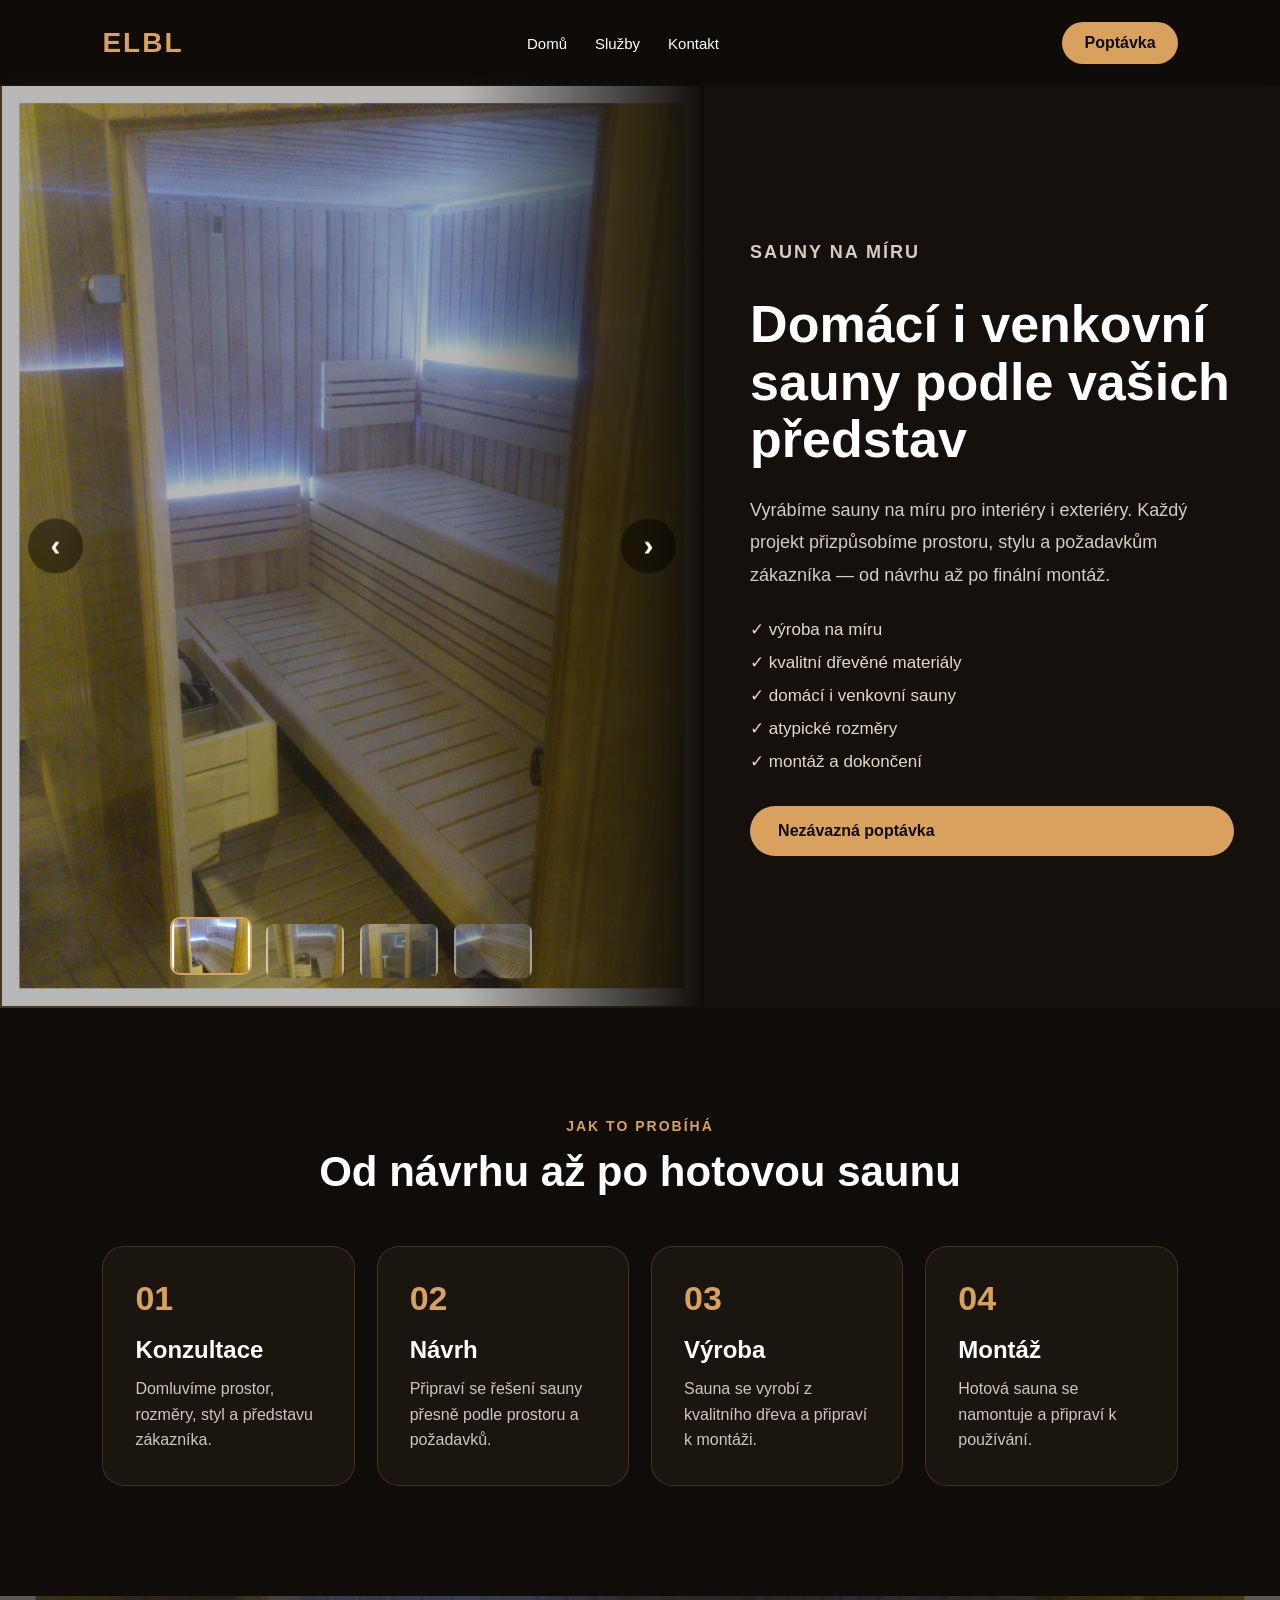
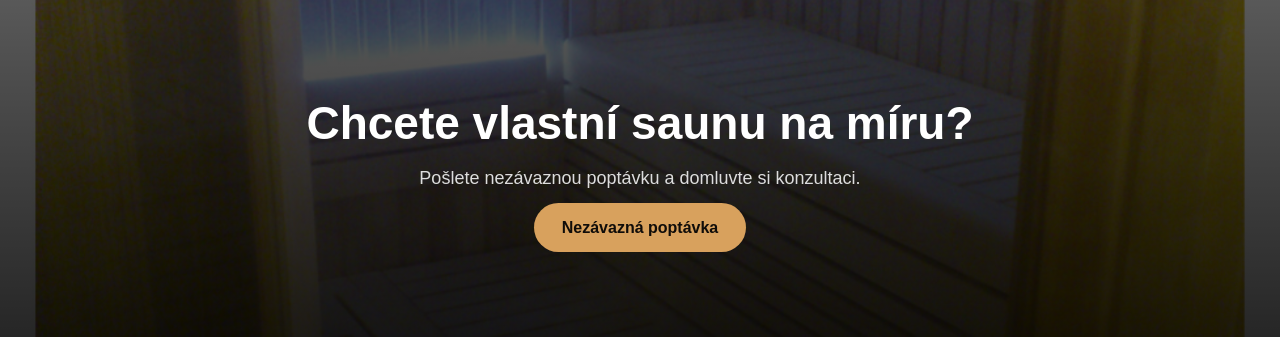
==== drevene-konstrukce.html @ f4806bb2 "js" ====
<!DOCTYPE html>
<html lang="cs">
<head>
  <meta charset="UTF-8">
  <meta name="viewport" content="width=device-width, initial-scale=1.0">
  <title>Sauny na míru | ELBL</title>
  <link rel="stylesheet" href="style.css">
</head>
<body>

<header class="navbar">
  <div class="logo">ELBL</div>
  <nav>
    <a href="index.html">Domů</a>
    <a href="index.html#sluzby">Služby</a>
    <a href="index.html#kontakt">Kontakt</a>
  </nav>
  <a href="index.html#kontakt" class="nav-btn">Poptávka</a>
</header>

<section class="service-page">

  <div class="service-gallery">
    <button class="gallery-arrow left" onclick="prevImage()">‹</button>

    <img id="mainImage" src="images/sauna1.jpg" alt="Sauna na míru" onclick="openLightbox()">

    <button class="gallery-arrow right" onclick="nextImage()">›</button>

    <div class="thumbnails">
      <img src="images/sauna1.jpg" onclick="changeImage(0)" class="active">
      <img src="images/sauna2.jpg" onclick="changeImage(1)">
      <img src="images/sauna3.jpg" onclick="changeImage(2)">
      <img src="images/sauna4.jpg" onclick="changeImage(3)">
    </div>
  </div>

  <div class="service-info">
    <p class="label">Sauny na míru</p>
    <h1>Domácí i venkovní sauny podle vašich představ</h1>

    <p>
      Vyrábíme sauny na míru pro interiéry i exteriéry. Každý projekt přizpůsobíme
      prostoru, stylu a požadavkům zákazníka — od návrhu až po finální montáž.
    </p>

    <div class="benefits">
      <div>✓ výroba na míru</div>
      <div>✓ kvalitní dřevěné materiály</div>
      <div>✓ domácí i venkovní sauny</div>
      <div>✓ atypické rozměry</div>
      <div>✓ montáž a dokončení</div>
    </div>

    <a href="index.html#kontakt" class="btn primary">Nezávazná poptávka</a>
  </div>

</section>

<section class="process-section">
  <p class="label center">Jak to probíhá</p>
  <h2>Od návrhu až po hotovou saunu</h2>

  <div class="process-cards">
    <div class="process-card">
      <span>01</span>
      <h3>Konzultace</h3>
      <p>Domluvíme prostor, rozměry, styl a představu zákazníka.</p>
    </div>

    <div class="process-card">
      <span>02</span>
      <h3>Návrh</h3>
      <p>Připraví se řešení sauny přesně podle prostoru a požadavků.</p>
    </div>

    <div class="process-card">
      <span>03</span>
      <h3>Výroba</h3>
      <p>Sauna se vyrobí z kvalitního dřeva a připraví k montáži.</p>
    </div>

    <div class="process-card">
      <span>04</span>
      <h3>Montáž</h3>
      <p>Hotová sauna se namontuje a připraví k používání.</p>
    </div>
  </div>
</section>

<section class="final-cta">
  <h2>Chcete vlastní saunu na míru?</h2>
  <p>Pošlete nezávaznou poptávku a domluvte si konzultaci.</p>
  <a href="index.html#kontakt" class="btn primary">Nezávazná poptávka</a>
</section>

<div class="lightbox" id="lightbox">
  <button class="lightbox-close" onclick="closeLightbox()">×</button>
  <button class="lightbox-arrow left" onclick="prevImage()">‹</button>
  <img id="lightboxImage" src="images/sauna1.jpg" alt="Sauna na míru">
  <button class="lightbox-arrow right" onclick="nextImage()">›</button>
</div>




<script>
  window.serviceImages = [
    "images/kuchyne1.jpg",
    "images/kuchyne2.jpg",
    "images/kuchyne3.jpg",
    "images/kuchyne4.jpg"
  ];
</script>

<script src="script.js"></script>
</body>
</html>
---- style.css ----
* {
  margin: 0;
  padding: 0;
  box-sizing: border-box;
}

html {
  scroll-behavior: smooth;
}

body {
  font-family: Arial, sans-serif;
  background: #0f0c09;
  color: #fff;
}

.navbar {
  position: fixed;
  top: 0;
  width: 100%;
  padding: 22px 8%;
  display: flex;
  justify-content: space-between;
  align-items: center;
  z-index: 10;
  background: rgba(15, 12, 9, 0.7);
  backdrop-filter: blur(12px);
}

.logo {
  font-size: 28px;
  font-weight: 800;
  color: #d8a15d;
  letter-spacing: 2px;
}

nav {
  display: flex;
  gap: 28px;
}

nav a {
  color: #fff;
  text-decoration: none;
  font-size: 15px;
}

nav a:hover {
  color: #d8a15d;
}

.nav-btn {
  padding: 12px 22px;
  background: #d8a15d;
  color: #0f0c09;
  text-decoration: none;
  border-radius: 30px;
  font-weight: bold;
}

.hero {
  min-height: 100vh;
  background:
    linear-gradient(rgba(0,0,0,0.45), rgba(0,0,0,0.75)),
    url("images/hero.jpg");
  background-size: cover;
  background-position: center;
  display: flex;
  align-items: center;
  padding: 0 8%;
}

.hero-content {
  max-width: 760px;
  animation: fadeUp 1s ease forwards;
}
.hero{
    position:relative;
    overflow:hidden;
}

.hero-slider{
    position:absolute;
    inset:0;
    z-index:-2;
}

.slide{

    position:absolute;
    inset:0;

    opacity:0;

    background-size:cover;
    background-position:center;

    transition:opacity 1.5s ease;

}

.slide.active{

    opacity:1;

}

.label {
  color: #d8a15d;
  text-transform: uppercase;
  letter-spacing: 2px;
  font-size: 14px;
  margin-bottom: 14px;
  font-weight: bold;
}

.center {
  text-align: center;
}

.hero h1 {
  font-size: 68px;
  line-height: 1.05;
  margin-bottom: 24px;
}

.hero-text {
  font-size: 20px;
  color: #e4ded6;
  max-width: 620px;
  margin-bottom: 34px;
}

.hero-buttons {
  display: flex;
  gap: 18px;
  flex-wrap: wrap;
}

.btn {
  padding: 16px 28px;
  border-radius: 40px;
  text-decoration: none;
  font-weight: bold;
}

.primary {
  background: #d8a15d;
  color: #0f0c09;
}

.secondary {
  border: 1px solid #d8a15d;
  color: #fff;
}

.section {
  padding: 110px 8%;
}

.section h2,
.gallery-section h2,
.about h2,
.contact h2 {
  text-align: center;
  font-size: 42px;
  margin-bottom: 45px;
}

.cards {
  display: grid;
  grid-template-columns: repeat(3, 1fr);
  gap: 26px;
}

.card {
  background: #1b1510;
  padding: 34px;
  border-radius: 22px;
  border: 1px solid rgba(216, 161, 93, 0.2);
  transition: 0.3s;
}

.card:hover {
  transform: translateY(-10px);
  border-color: #d8a15d;
}

.card h3 {
  color: #d8a15d;
  margin-bottom: 14px;
  font-size: 24px;
}

.card p {
  color: #cfc6bc;
  line-height: 1.6;
}

.gallery-section {
  padding: 110px 8%;
  background: #15100c;
}

.section-text {
  max-width: 700px;
  margin: auto;
  text-align: center;
}

.section-text p {
  color: #cfc6bc;
  line-height: 1.6;
  margin-bottom: 40px;
}

.gallery {
  display: grid;
  grid-template-columns: repeat(4, 1fr);
  gap: 20px;
}

.gallery-item {
  height: 260px;
  border-radius: 22px;
  background:
    linear-gradient(rgba(0,0,0,0.25), rgba(0,0,0,0.65)),
    url("https://images.unsplash.com/photo-1618220179428-22790b461013?auto=format&fit=crop&w=800&q=80");
  background-size: cover;
  background-position: center;
  display: flex;
  align-items: end;
  padding: 24px;
  font-size: 24px;
  font-weight: bold;
  transition: 0.3s;
}

.gallery-item:hover {
  transform: scale(1.04);
}

.about {
  padding: 110px 8%;
  display: grid;
  grid-template-columns: 1fr 1fr;
  gap: 60px;
  align-items: center;
}

.about h2 {
  text-align: left;
}

.about p {
  color: #d5ccc2;
  line-height: 1.8;
  font-size: 18px;
}

.contact {
  padding: 110px 8%;
  background: #1b1510;
  text-align: center;
}

.contact p {
  color: #cfc6bc;
  margin-bottom: 30px;
}

form {
  max-width: 650px;
  margin: auto;
  display: grid;
  gap: 18px;
}

input,
textarea {
  width: 100%;
  padding: 18px;
  border-radius: 14px;
  border: none;
  outline: none;
  font-size: 16px;
}

textarea {
  min-height: 160px;
  resize: vertical;
}

button {
  padding: 18px;
  border: none;
  border-radius: 40px;
  background: #d8a15d;
  color: #0f0c09;
  font-size: 17px;
  font-weight: bold;
  cursor: pointer;
}

button:hover {
  background: #f0bb76;
}

footer {
  padding: 28px;
  text-align: center;
  color: #aaa;
  background: #0b0907;
}

@keyframes fadeUp {
  from {
    opacity: 0;
    transform: translateY(35px);
  }

  to {
    opacity: 1;
    transform: translateY(0);
  }
}

@media (max-width: 900px) {
  nav {
    display: none;
  }

  .hero h1 {
    font-size: 42px;
  }

  .cards,
  .gallery,
  .about {
    grid-template-columns: 1fr;
  }

  .gallery-item {
    height: 220px;
  }
}
.card {
  display: block;
  text-decoration: none;
  color: inherit;
}
.service-detail {
  min-height: 100vh;
  display: grid;
  grid-template-columns: 1fr 1fr;
  background: #0f0c09;
  overflow: hidden;
}

.service-image,
.service-content {
  position: relative;
  transition: 0.5s ease;
}

.service-image img {
  width: 100%;
  height: 100%;
  object-fit: cover;
  filter: brightness(0.65);
  transition: 0.5s ease;
}

.service-content {
  padding: 120px 8%;
  display: flex;
  flex-direction: column;
  justify-content: center;
  background: #15100c;
}

.service-content h1 {
  font-size: 52px;
  margin-bottom: 24px;
}

.service-content p {
  color: #d5ccc2;
  line-height: 1.8;
  margin-bottom: 24px;
}

.service-content ul {
  margin-bottom: 34px;
  color: #d5ccc2;
  line-height: 2;
}

/* efekt při najetí na obrázek */
.service-image:hover {
  transform: scale(1.04);
  z-index: 2;
}

.service-image:hover img {
  filter: brightness(0.95);
}

/* efekt při najetí na text */
.service-content:hover {
  transform: scale(1.03);
  z-index: 2;
  background: #1b1510;
}

@media (max-width: 900px) {
  .service-detail {
    grid-template-columns: 1fr;
  }

  .service-image {
    height: 45vh;
  }

  .service-content h1 {
    font-size: 36px;
  }
}
.service-page {
  min-height: 100vh;
  padding-top: 84px;
  display: grid;
  grid-template-columns: 1.1fr 0.9fr;
  background: #0f0c09;
  overflow: hidden;
}

.service-gallery {
  position: relative;
  min-height: calc(100vh - 84px);
  overflow: hidden;
  transition: 0.5s ease;
}

.service-gallery:hover {
  transform: scale(1.025);
  z-index: 2;
}

.service-gallery::after {
  content: "";
  position: absolute;
  inset: 0;
  background: linear-gradient(to right, transparent 65%, #0f0c09 100%);
  pointer-events: none;
}

.service-gallery img#mainImage {
  width: 100%;
  height: 100%;
  object-fit: cover;
  filter: brightness(0.72);
  transition: 0.45s ease;
}

.service-gallery:hover img#mainImage {
  filter: brightness(0.95);
  transform: scale(1.04);
}

.service-info {
  padding: 90px 8%;
  display: flex;
  flex-direction: column;
  justify-content: center;
  background: #15100c;
  transition: 0.5s ease;
}

.service-info:hover {
  transform: scale(1.025);
  background: #1b1510;
  z-index: 2;
}

.service-info h1 {
  font-size: 52px;
  line-height: 1.1;
  margin-bottom: 26px;
}

.service-info p {
  color: #d5ccc2;
  line-height: 1.8;
  font-size: 18px;
  margin-bottom: 28px;
}

.benefits {
  display: grid;
  gap: 12px;
  margin-bottom: 34px;
  color: #e6d8c8;
  font-size: 17px;
}

.gallery-arrow {
  position: absolute;
  top: 50%;
  transform: translateY(-50%);
  z-index: 5;
  width: 52px;
  height: 52px;
  border-radius: 50%;
  border: 1px solid rgba(255,255,255,0.35);
  background: rgba(0,0,0,0.35);
  color: white;
  font-size: 42px;
  cursor: pointer;
  backdrop-filter: blur(8px);
}

.gallery-arrow.left {
  left: 28px;
}

.gallery-arrow.right {
  right: 28px;
}

.gallery-arrow:hover {
  background: #d8a15d;
  color: #0f0c09;
}

.thumbnails {
  position: absolute;
  bottom: 28px;
  left: 50%;
  transform: translateX(-50%);
  display: flex;
  gap: 12px;
  z-index: 6;
}

.thumbnails img {
  width: 82px;
  height: 58px;
  object-fit: cover;
  border-radius: 10px;
  cursor: pointer;
  opacity: 0.55;
  border: 2px solid transparent;
  transition: 0.3s ease;
}

.thumbnails img:hover,
.thumbnails img.active {
  opacity: 1;
  border-color: #d8a15d;
  transform: translateY(-5px);
}

.fade {
  animation: imageFade 0.45s ease;
}

@keyframes imageFade {
  from {
    opacity: 0.35;
    transform: scale(1.04);
  }

  to {
    opacity: 1;
    transform: scale(1);
  }
}

@media (max-width: 900px) {
  .service-page {
    grid-template-columns: 1fr;
  }

  .service-gallery {
    min-height: 55vh;
  }

  .service-info {
    padding: 60px 8%;
  }

  .service-info h1 {
    font-size: 36px;
  }

  .service-gallery::after {
    background: linear-gradient(to bottom, transparent 65%, #0f0c09 100%);
  }
}
.gallery-arrow{
    position:absolute;
    top:50%;
    transform:translateY(-50%);
    width:55px;
    height:55px;

    display:flex;
    justify-content:center;
    align-items:center;

    border-radius:50%;
    border:none;

    font-size:30px;
    line-height:1;

    cursor:pointer;

    background:rgba(0,0,0,.45);
    color:white;

    transition:.3s;
}
.process-section {
  padding: 110px 8%;
  background: #0f0c09;
}

.process-section h2 {
  text-align: center;
  font-size: 42px;
  margin-bottom: 50px;
}

.process-cards {
  display: grid;
  grid-template-columns: repeat(4, 1fr);
  gap: 22px;
}

.process-card {
  background: #1b1510;
  padding: 32px;
  border-radius: 22px;
  border: 1px solid rgba(216, 161, 93, 0.2);
}

.process-card span {
  color: #d8a15d;
  font-size: 34px;
  font-weight: 800;
}

.process-card h3 {
  margin: 18px 0 12px;
  font-size: 24px;
}

.process-card p {
  color: #cfc6bc;
  line-height: 1.6;
}

.final-cta {
  padding: 100px 8%;
  text-align: center;
  background: linear-gradient(rgba(0,0,0,.65), rgba(0,0,0,.85)),
  url("images/sauna1.jpg");
  background-size: cover;
  background-position: center;
}

.final-cta h2 {
  font-size: 46px;
  margin-bottom: 18px;
}

.final-cta p {
  color: #ddd;
  margin-bottom: 30px;
  font-size: 18px;
}

#mainImage {
  cursor: pointer;
}

.lightbox {
  position: fixed;
  inset: 0;
  background: rgba(0,0,0,.92);
  z-index: 100;
  display: none;
  justify-content: center;
  align-items: center;
}

.lightbox.active {
  display: flex;
}

.lightbox img {
  max-width: 86%;
  max-height: 86%;
  object-fit: contain;
  border-radius: 18px;
}

.lightbox-close {
  position: absolute;
  top: 28px;
  right: 34px;
  background: none;
  color: white;
  font-size: 48px;
  border: none;
  cursor: pointer;
}

.lightbox-arrow {
  position: absolute;
  top: 50%;
  transform: translateY(-50%);
  width: 58px;
  height: 58px;
  border-radius: 50%;
  border: none;
  background: rgba(255,255,255,.12);
  color: white;
  font-size: 34px;
  cursor: pointer;

  display: flex;
  justify-content: center;
  align-items: center;
}

.lightbox-arrow.left {
  left: 34px;
}

.lightbox-arrow.right {
  right: 34px;
}

.lightbox-arrow:hover {
  background: #d8a15d;
  color: #0f0c09;
}

@media (max-width: 900px) {
  .process-cards {
    grid-template-columns: 1fr;
  }

  .final-cta h2 {
    font-size: 34px;
  }
}
.service-gallery {
  position: relative;
  min-height: calc(100vh - 84px);
  overflow: hidden;
  transition: 0.5s ease;
  display: block;
  padding: 0;
}

.service-gallery img#mainImage {
  width: 100%;
  height: 100%;
  object-fit: cover;
  filter: brightness(0.72);
  transition: 0.45s ease;
  border: none;
  border-radius: 0;
}

.thumbnails {
  position: absolute;
  bottom: 28px;
  left: 50%;
  transform: translateX(-50%);
  display: flex;
  gap: 12px;
  z-index: 6;
}

.thumbnails img {
  width: 82px;
  height: 58px;
  object-fit: cover;
  border-radius: 10px;
  cursor: pointer;
  opacity: 0.55;
  border: 2px solid transparent;
}

.thumbnails img.active {
  opacity: 1;
  border-color: #d8a15d;
}
.service-gallery img#mainImage {
  border: 2px solid rgba(216, 161, 93, 0.4);
}
.services-premium {
  padding: 110px 8%;
  background: #0f0c09;
}

.services-premium h2 {
  text-align: center;
  font-size: 42px;
  margin-bottom: 50px;
}

.service-grid {
  display: grid;
  grid-template-columns: repeat(3, 1fr);
  grid-auto-rows: 310px;
  gap: 24px;
}

.service-card {
  position: relative;
  overflow: hidden;
  border-radius: 26px;
  text-decoration: none;
  color: white;
  background: #1b1510;
  border: 1px solid rgba(216, 161, 93, 0.2);
}

.service-card.big {
  grid-row: span 2;
}

.service-card.wide {
  grid-column: span 2;
}

.service-card img {
  width: 100%;
  height: 100%;
  object-fit: cover;
  filter: brightness(0.55);
  transition: 0.6s ease;
}

.service-card::after {
  content: "";
  position: absolute;
  inset: 0;
  background: linear-gradient(to top, rgba(0,0,0,.9), rgba(0,0,0,.15));
  z-index: 1;
}

.service-card-content {
  position: absolute;
  left: 28px;
  right: 28px;
  bottom: 26px;
  z-index: 2;
  transition: 0.45s ease;
}

.service-card-content span {
  color: #d8a15d;
  font-weight: 800;
  letter-spacing: 2px;
}

.service-card-content h3 {
  font-size: 28px;
  margin: 10px 0;
}

.service-card-content p {
  color: #ddd0c4;
  line-height: 1.5;
  margin-bottom: 14px;
}

.service-card-content strong {
  color: #d8a15d;
  opacity: 0;
  transition: 0.35s ease;
}

.service-card:hover img {
  transform: scale(1.09);
  filter: brightness(0.8);
}

.service-card:hover .service-card-content {
  transform: translateY(-12px);
}

.service-card:hover strong {
  opacity: 1;
}

@media (max-width: 900px) {
  .service-grid {
    grid-template-columns: 1fr;
    grid-auto-rows: 280px;
  }

  .service-card.big,
  .service-card.wide {
    grid-row: span 1;
    grid-column: span 1;
  }
}
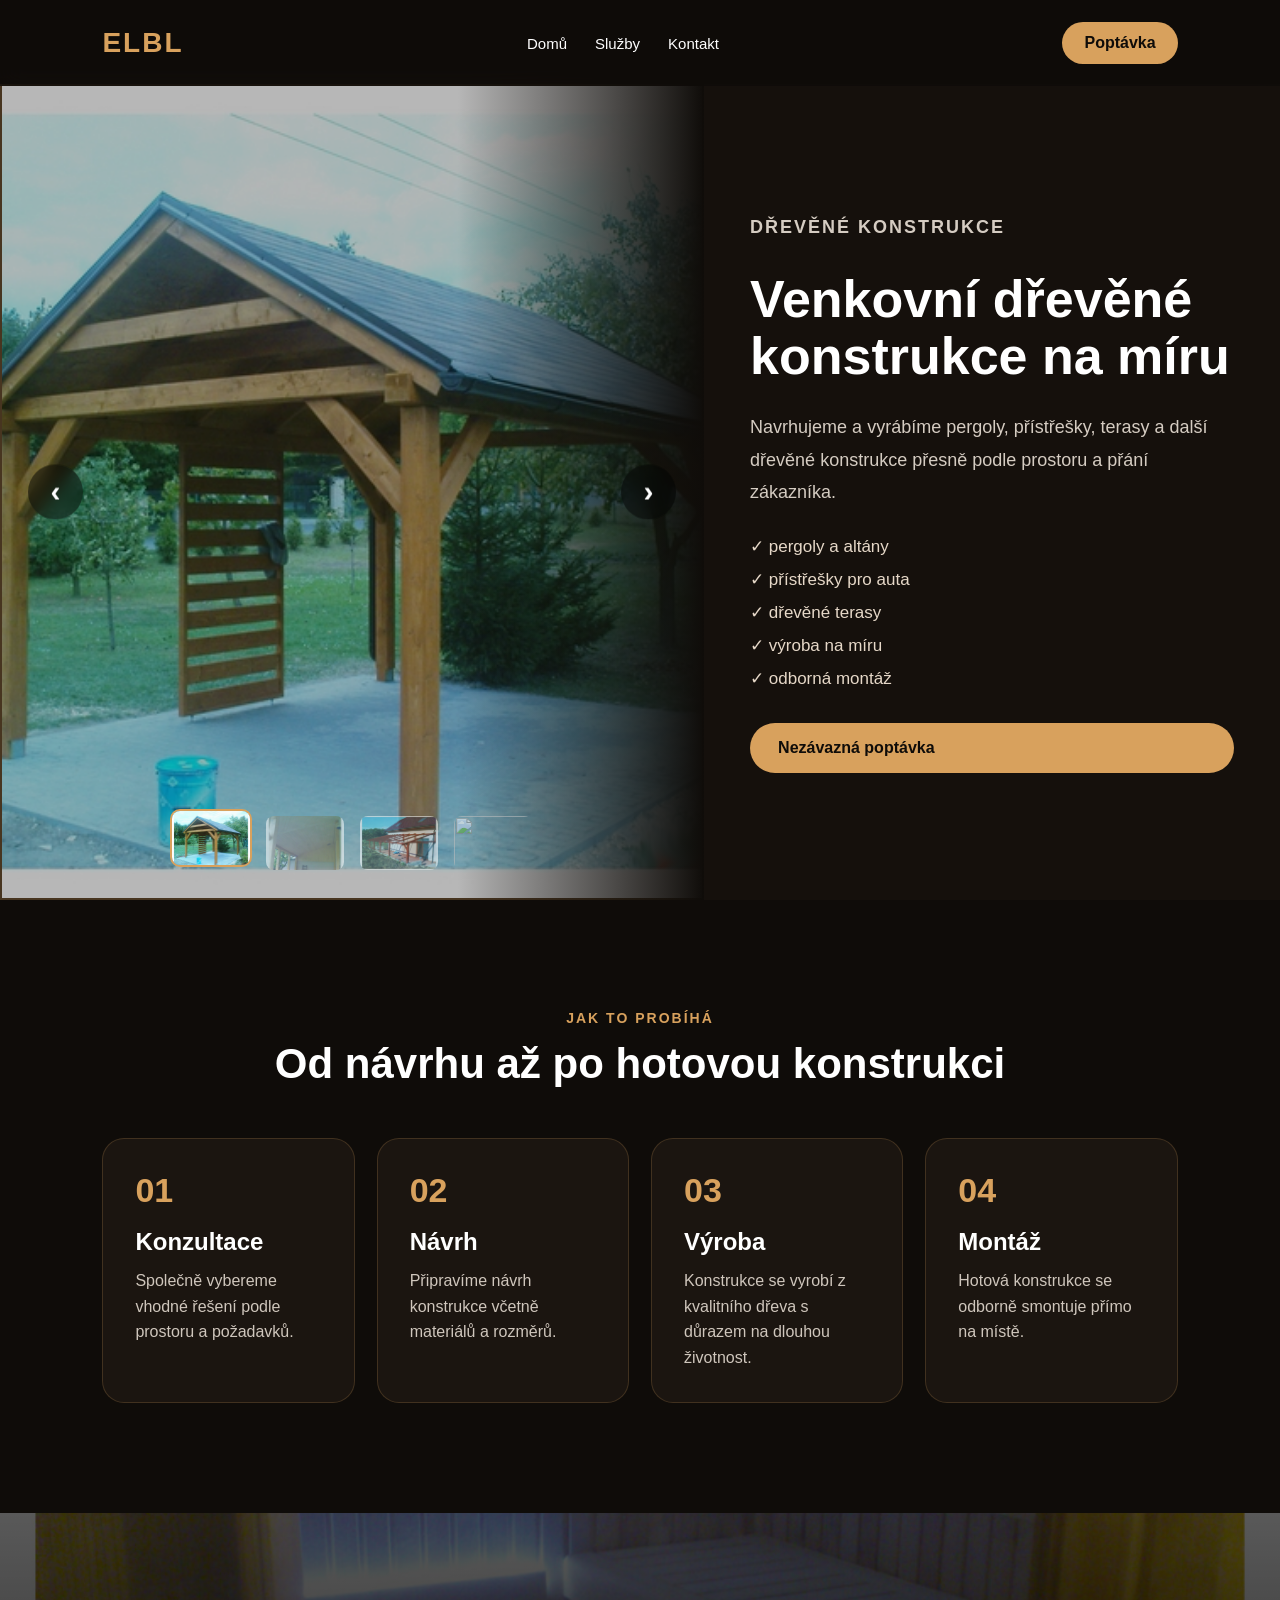
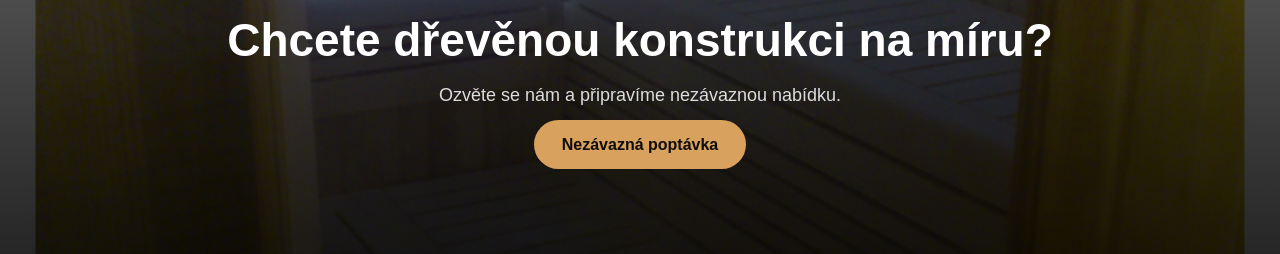
==== commit 33ebda35: "hotové stranky" ====
--- a/drevene-konstrukce.html
+++ b/drevene-konstrukce.html
@@ -3,7 +3,7 @@
 <head>
   <meta charset="UTF-8">
   <meta name="viewport" content="width=device-width, initial-scale=1.0">
-  <title>Sauny na míru | ELBL</title>
+  <title>Dřevěné konstrukce | ELBL</title>
   <link rel="stylesheet" href="style.css">
 </head>
 <body>
@@ -23,33 +23,33 @@
   <div class="service-gallery">
     <button class="gallery-arrow left" onclick="prevImage()">‹</button>
 
-    <img id="mainImage" src="images/sauna1.jpg" alt="Sauna na míru" onclick="openLightbox()">
+    <img id="mainImage" src="images/drevena-konstrukce1.jpg" alt="Dřevěné konstrukce" onclick="openLightbox()">
 
     <button class="gallery-arrow right" onclick="nextImage()">›</button>
 
     <div class="thumbnails">
-      <img src="images/sauna1.jpg" onclick="changeImage(0)" class="active">
-      <img src="images/sauna2.jpg" onclick="changeImage(1)">
-      <img src="images/sauna3.jpg" onclick="changeImage(2)">
-      <img src="images/sauna4.jpg" onclick="changeImage(3)">
+      <img src="images/drevena-konstrukce1.jpg" onclick="changeImage(0)" class="active">
+      <img src="images/drevena-konstrukce2.jpg" onclick="changeImage(1)">
+      <img src="images/drevena-konstrukce3.jpg" onclick="changeImage(2)">
+      <img src="images/drevena-konstrukce4.jpg" onclick="changeImage(3)">
     </div>
   </div>
 
   <div class="service-info">
-    <p class="label">Sauny na míru</p>
-    <h1>Domácí i venkovní sauny podle vašich představ</h1>
+    <p class="label">Dřevěné konstrukce</p>
+    <h1>Venkovní dřevěné konstrukce na míru</h1>
 
     <p>
-      Vyrábíme sauny na míru pro interiéry i exteriéry. Každý projekt přizpůsobíme
-      prostoru, stylu a požadavkům zákazníka — od návrhu až po finální montáž.
+      Navrhujeme a vyrábíme pergoly, přístřešky, terasy a další dřevěné
+      konstrukce přesně podle prostoru a přání zákazníka.
     </p>
 
     <div class="benefits">
+      <div>✓ pergoly a altány</div>
+      <div>✓ přístřešky pro auta</div>
+      <div>✓ dřevěné terasy</div>
       <div>✓ výroba na míru</div>
-      <div>✓ kvalitní dřevěné materiály</div>
-      <div>✓ domácí i venkovní sauny</div>
-      <div>✓ atypické rozměry</div>
-      <div>✓ montáž a dokončení</div>
+      <div>✓ odborná montáž</div>
     </div>
 
     <a href="index.html#kontakt" class="btn primary">Nezávazná poptávka</a>
@@ -59,60 +59,61 @@
 
 <section class="process-section">
   <p class="label center">Jak to probíhá</p>
-  <h2>Od návrhu až po hotovou saunu</h2>
+  <h2>Od návrhu až po hotovou konstrukci</h2>
 
   <div class="process-cards">
+
     <div class="process-card">
       <span>01</span>
       <h3>Konzultace</h3>
-      <p>Domluvíme prostor, rozměry, styl a představu zákazníka.</p>
+      <p>Společně vybereme vhodné řešení podle prostoru a požadavků.</p>
     </div>
 
     <div class="process-card">
       <span>02</span>
       <h3>Návrh</h3>
-      <p>Připraví se řešení sauny přesně podle prostoru a požadavků.</p>
+      <p>Připravíme návrh konstrukce včetně materiálů a rozměrů.</p>
     </div>
 
     <div class="process-card">
       <span>03</span>
       <h3>Výroba</h3>
-      <p>Sauna se vyrobí z kvalitního dřeva a připraví k montáži.</p>
+      <p>Konstrukce se vyrobí z kvalitního dřeva s důrazem na dlouhou životnost.</p>
     </div>
 
     <div class="process-card">
       <span>04</span>
       <h3>Montáž</h3>
-      <p>Hotová sauna se namontuje a připraví k používání.</p>
+      <p>Hotová konstrukce se odborně smontuje přímo na místě.</p>
     </div>
+
   </div>
 </section>
 
 <section class="final-cta">
-  <h2>Chcete vlastní saunu na míru?</h2>
-  <p>Pošlete nezávaznou poptávku a domluvte si konzultaci.</p>
+  <h2>Chcete dřevěnou konstrukci na míru?</h2>
+  <p>Ozvěte se nám a připravíme nezávaznou nabídku.</p>
   <a href="index.html#kontakt" class="btn primary">Nezávazná poptávka</a>
 </section>
 
 <div class="lightbox" id="lightbox">
   <button class="lightbox-close" onclick="closeLightbox()">×</button>
   <button class="lightbox-arrow left" onclick="prevImage()">‹</button>
-  <img id="lightboxImage" src="images/sauna1.jpg" alt="Sauna na míru">
+  <img id="lightboxImage" src="images/konstrukce1.jpg" alt="Dřevěné konstrukce">
   <button class="lightbox-arrow right" onclick="nextImage()">›</button>
 </div>
 
-
-
-
 <script>
-  window.serviceImages = [
-    "images/kuchyne1.jpg",
-    "images/kuchyne2.jpg",
-    "images/kuchyne3.jpg",
-    "images/kuchyne4.jpg"
-  ];
+window.serviceImages = [
+    "images/drevena-konstrukce1.jpg",
+    "images/drevena-konstrukce2.jpg",
+    "images/drevena-konstrukce3.jpg",
+    "images/drevena-konstrukce4.jpg"
+];
 </script>
 
 <script src="script.js"></script>
+<script src="gallery.js"></script>
+
 </body>
 </html>
--- a/style.css
+++ b/style.css
@@ -912,4 +912,160 @@
     grid-row: span 1;
     grid-column: span 1;
   }
+}
+.site-cta {
+  padding: 120px 8%;
+  text-align: center;
+  background:
+    linear-gradient(rgba(0,0,0,.65), rgba(0,0,0,.9)),
+    url("images/hero.jpg");
+  background-size: cover;
+  background-position: center;
+}
+
+.site-cta h2 {
+  font-size: clamp(36px, 5vw, 62px);
+  margin-bottom: 20px;
+}
+
+.site-cta p {
+  color: #ddd0c4;
+  font-size: 18px;
+  max-width: 620px;
+  margin: 0 auto 34px;
+  line-height: 1.7;
+}
+
+.premium-footer {
+  padding: 70px 8%;
+  background: #0b0907;
+  border-top: 1px solid rgba(216,161,93,.25);
+  display: grid;
+  grid-template-columns: 2fr 1fr 1fr;
+  gap: 50px;
+}
+
+.footer-brand h2 {
+  color: #d8a15d;
+  font-size: 42px;
+  letter-spacing: 4px;
+  margin-bottom: 14px;
+}
+
+.footer-brand p,
+.footer-contact p {
+  color: #cfc6bc;
+  line-height: 1.7;
+}
+
+.footer-links,
+.footer-contact {
+  display: flex;
+  flex-direction: column;
+  gap: 10px;
+}
+
+.footer-links h3,
+.footer-contact h3 {
+  color: white;
+  margin-bottom: 10px;
+}
+
+.footer-links a {
+  color: #cfc6bc;
+  text-decoration: none;
+}
+
+.footer-links a:hover {
+  color: #d8a15d;
+}
+
+@media (max-width: 900px) {
+  .premium-footer {
+    grid-template-columns: 1fr;
+  }
+}
+.portfolio-section {
+  padding: 110px 8%;
+  background: #15100c;
+}
+
+.portfolio-section h2 {
+  text-align: center;
+  font-size: 42px;
+  margin-bottom: 18px;
+}
+
+.portfolio-intro {
+  text-align: center;
+  color: #cfc6bc;
+  max-width: 650px;
+  margin: 0 auto 50px;
+  line-height: 1.7;
+}
+
+.portfolio-grid {
+  display: grid;
+  grid-template-columns: repeat(4, 1fr);
+  grid-auto-rows: 230px;
+  gap: 20px;
+}
+
+.portfolio-item {
+  position: relative;
+  overflow: hidden;
+  border-radius: 24px;
+  background: #1b1510;
+  border: 1px solid rgba(216,161,93,.18);
+}
+
+.portfolio-item.tall {
+  grid-row: span 2;
+}
+
+.portfolio-item.wide {
+  grid-column: span 2;
+}
+
+.portfolio-item img {
+  width: 100%;
+  height: 100%;
+  object-fit: cover;
+  filter: brightness(.62);
+  transition: .6s ease;
+}
+
+.portfolio-item span {
+  position: absolute;
+  left: 24px;
+  bottom: 22px;
+  z-index: 2;
+  color: white;
+  font-size: 22px;
+  font-weight: 800;
+}
+
+.portfolio-item::after {
+  content: "";
+  position: absolute;
+  inset: 0;
+  background: linear-gradient(to top, rgba(0,0,0,.75), transparent 55%);
+}
+
+.portfolio-item:hover img {
+  transform: scale(1.08);
+  filter: brightness(.9);
+}
+
+@media (max-width: 900px) {
+  .portfolio-grid {
+    grid-template-columns: 1fr;
+    grid-auto-rows: 260px;
+  }
+
+  .portfolio-item.tall,
+  .portfolio-item.wide {
+    grid-row: span 1;
+    grid-column: span 1;
+  }
 }
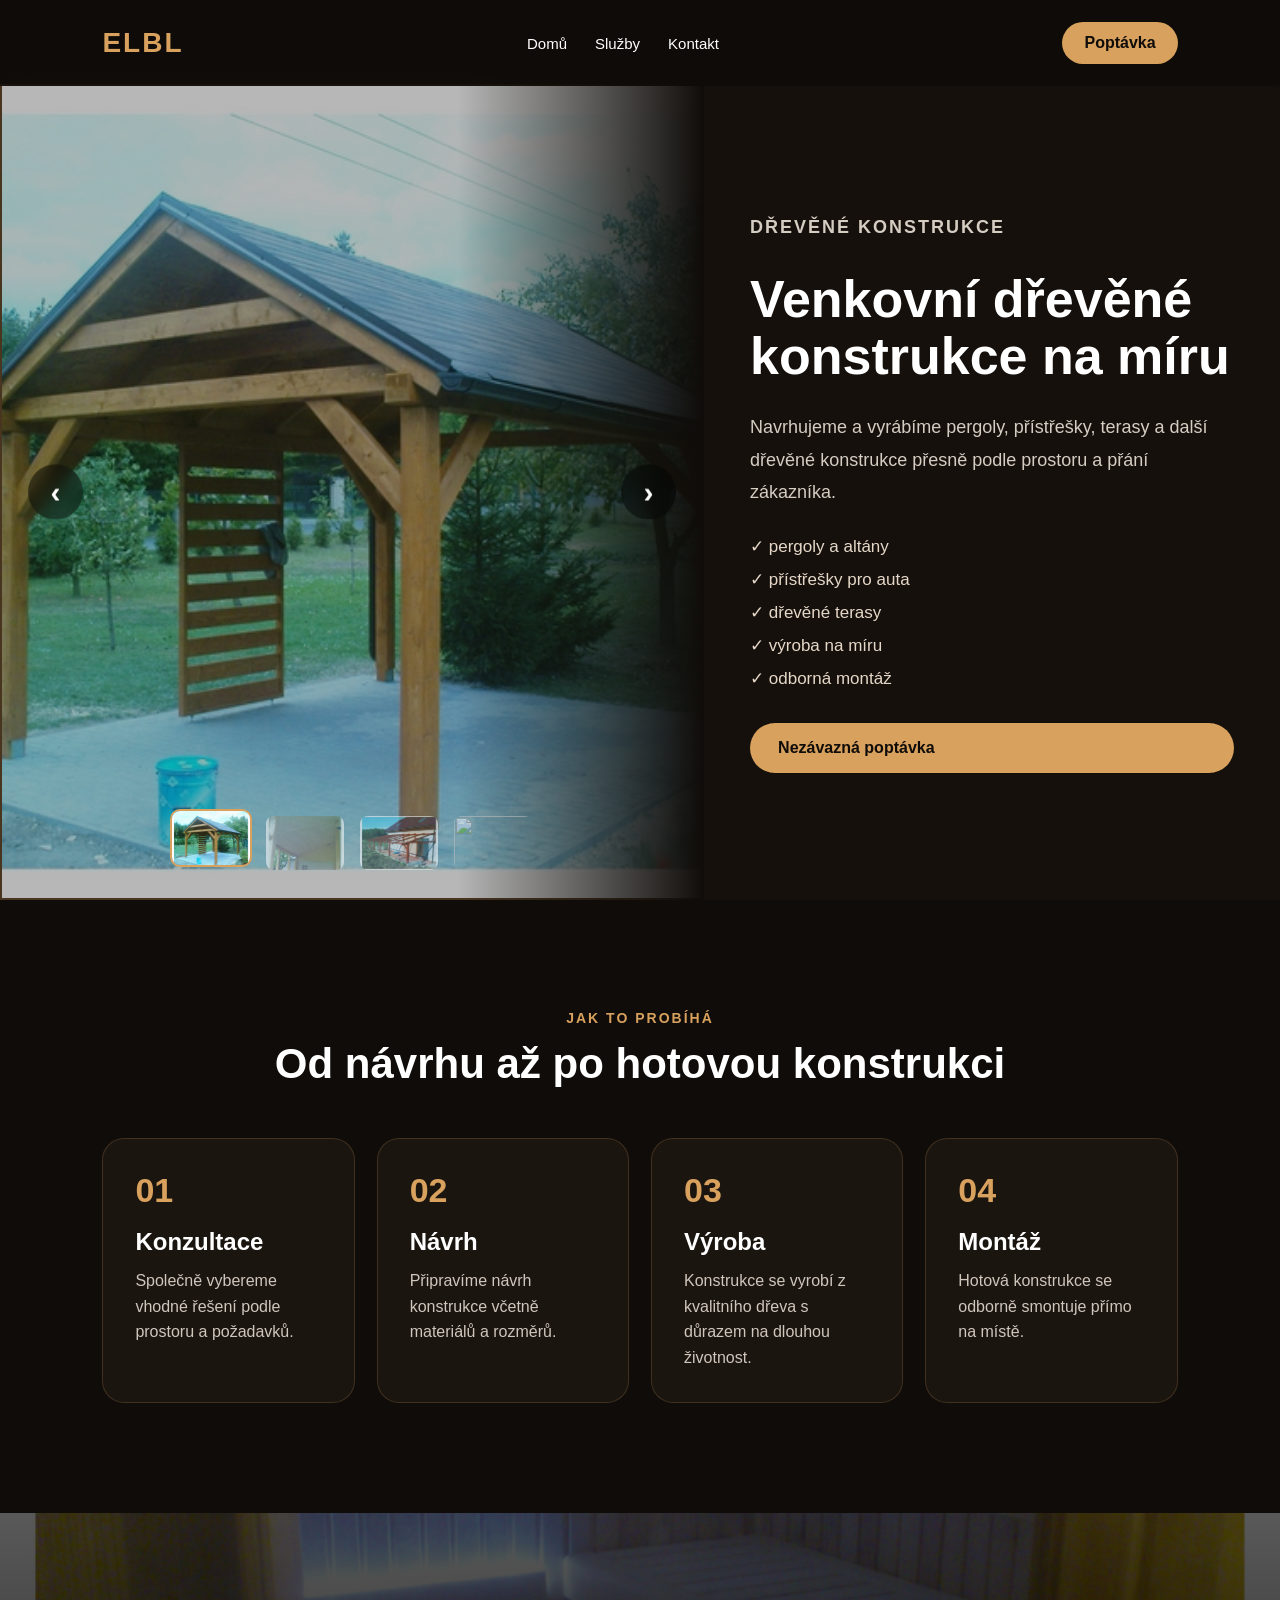
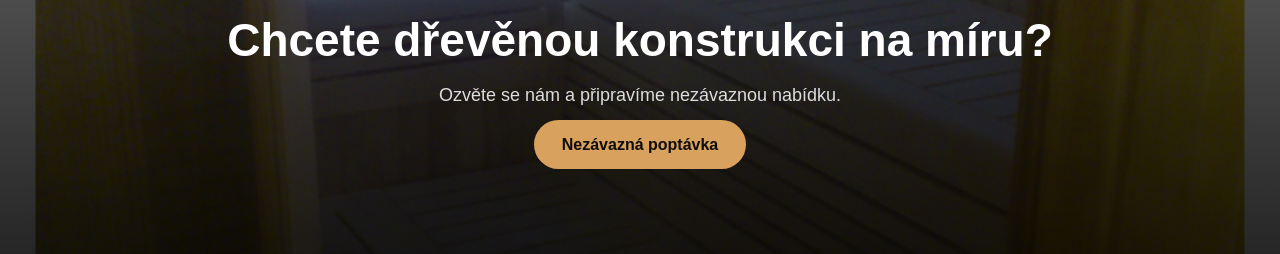
==== commit 1b21736d: "upravy" ====
--- a/drevene-konstrukce.html
+++ b/drevene-konstrukce.html
@@ -114,6 +114,7 @@
 
 <script src="script.js"></script>
 <script src="gallery.js"></script>
+<script src="scroll.js"></script>
+</body>
 
-</body>
 </html>
--- a/style.css
+++ b/style.css
@@ -1068,4 +1068,23 @@
     grid-row: span 1;
     grid-column: span 1;
   }
+}
+.reveal{
+
+    opacity:0;
+
+    transform:translateY(60px);
+
+    transition:
+        opacity .8s ease,
+        transform .8s ease;
+
+}
+
+.reveal.active{
+
+    opacity:1;
+
+    transform:translateY(0);
+
 }
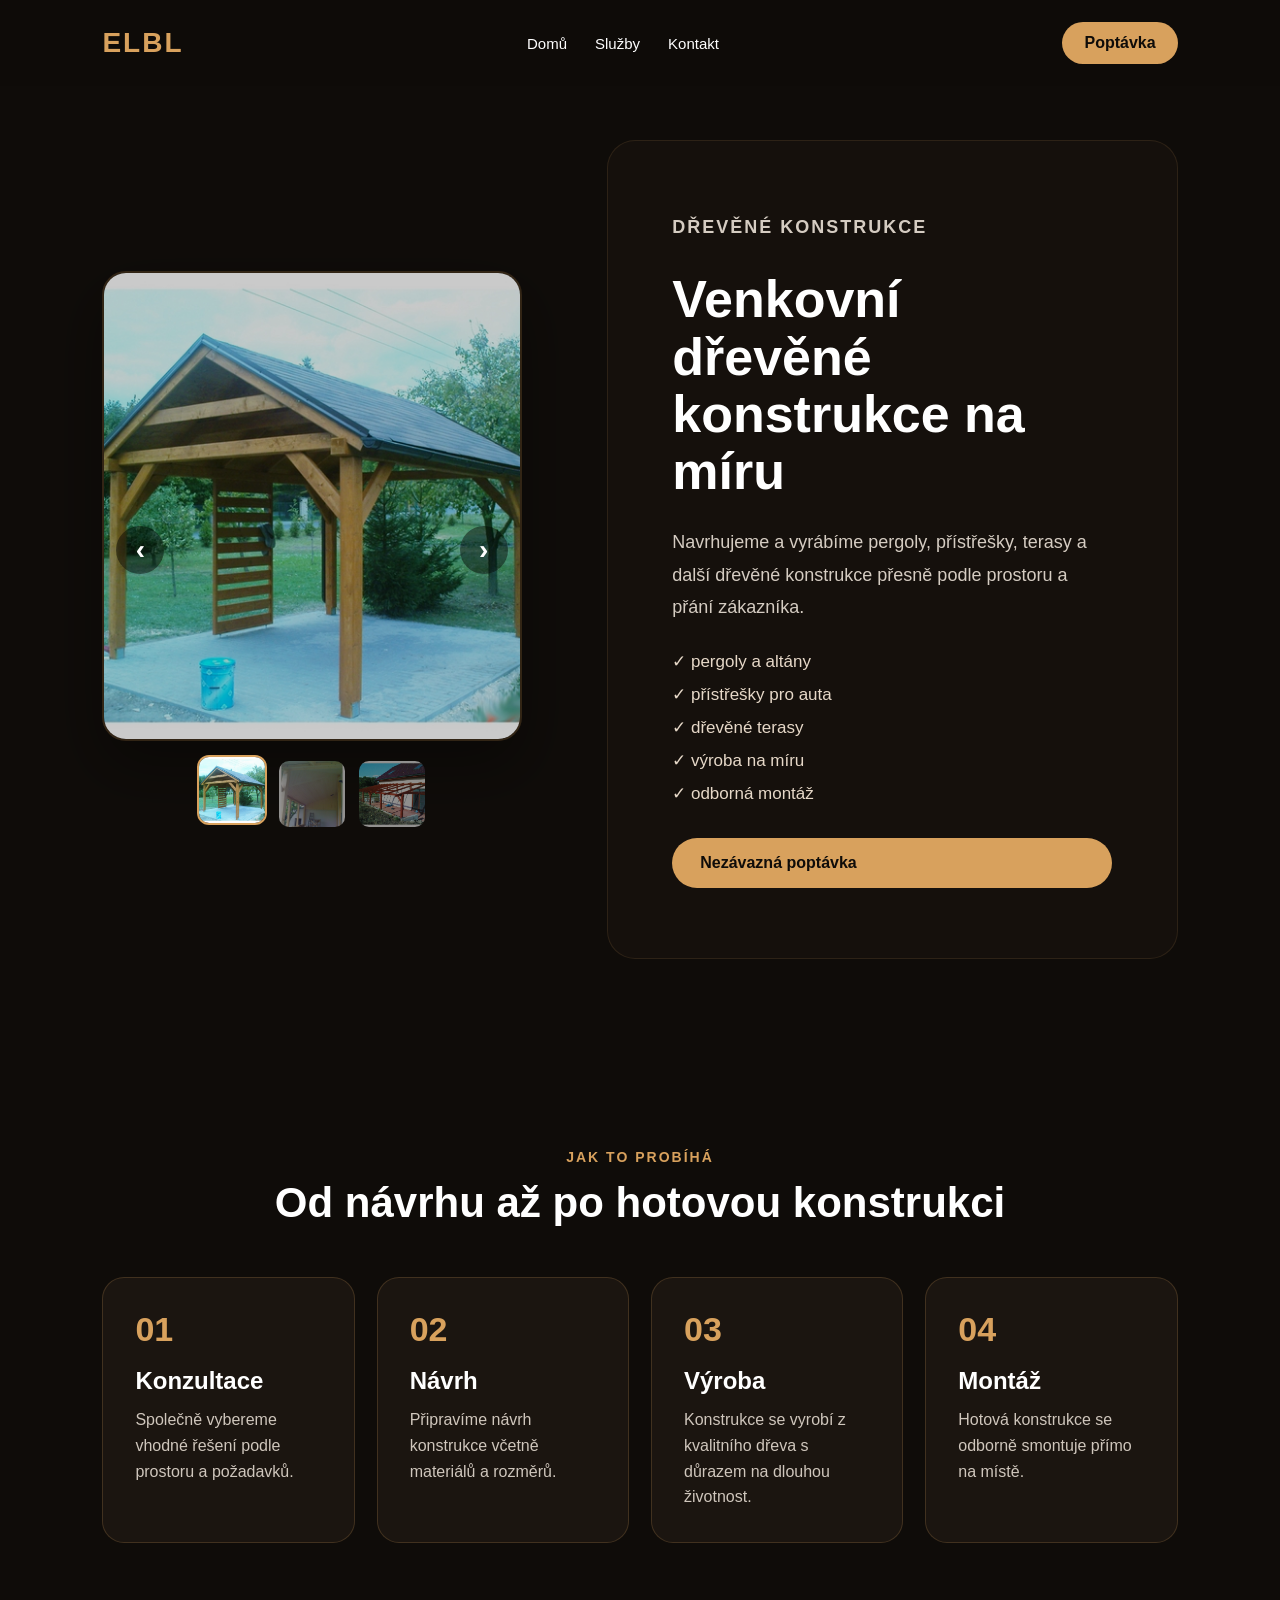
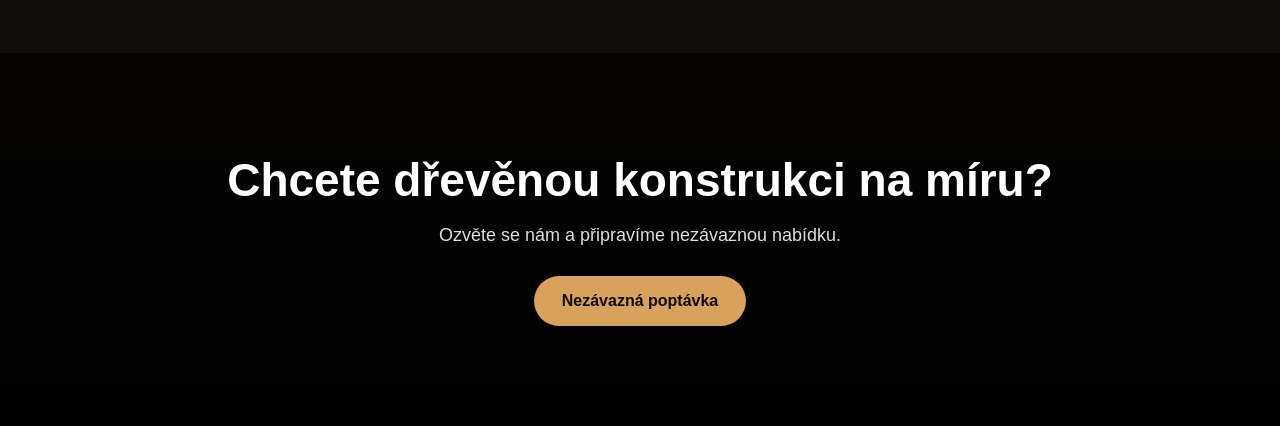
==== commit aba332bf: "velikost" ====
--- a/drevene-konstrukce.html
+++ b/drevene-konstrukce.html
@@ -31,7 +31,6 @@
       <img src="images/drevena-konstrukce1.jpg" onclick="changeImage(0)" class="active">
       <img src="images/drevena-konstrukce2.jpg" onclick="changeImage(1)">
       <img src="images/drevena-konstrukce3.jpg" onclick="changeImage(2)">
-      <img src="images/drevena-konstrukce4.jpg" onclick="changeImage(3)">
     </div>
   </div>
 
@@ -108,7 +107,6 @@
     "images/drevena-konstrukce1.jpg",
     "images/drevena-konstrukce2.jpg",
     "images/drevena-konstrukce3.jpg",
-    "images/drevena-konstrukce4.jpg"
 ];
 </script>
 
--- a/style.css
+++ b/style.css
@@ -1,3 +1,7 @@
+/* =========================
+   ZÁKLAD
+========================= */
+
 * {
   margin: 0;
   padding: 0;
@@ -13,6 +17,19 @@
   background: #0f0c09;
   color: #fff;
 }
+
+img {
+  max-width: 100%;
+  display: block;
+}
+
+a {
+  color: inherit;
+}
+
+/* =========================
+   NAVBAR
+========================= */
 
 .navbar {
   position: fixed;
@@ -22,7 +39,7 @@
   display: flex;
   justify-content: space-between;
   align-items: center;
-  z-index: 10;
+  z-index: 50;
   background: rgba(15, 12, 9, 0.7);
   backdrop-filter: blur(12px);
 }
@@ -58,8 +75,14 @@
   font-weight: bold;
 }
 
+/* =========================
+   HERO
+========================= */
+
 .hero {
   min-height: 100vh;
+  position: relative;
+  overflow: hidden;
   background:
     linear-gradient(rgba(0,0,0,0.45), rgba(0,0,0,0.75)),
     url("images/hero.jpg");
@@ -70,39 +93,28 @@
   padding: 0 8%;
 }
 
+.hero-slider {
+  position: absolute;
+  inset: 0;
+  z-index: -2;
+}
+
+.slide {
+  position: absolute;
+  inset: 0;
+  opacity: 0;
+  background-size: cover;
+  background-position: center;
+  transition: opacity 1.5s ease;
+}
+
+.slide.active {
+  opacity: 1;
+}
+
 .hero-content {
   max-width: 760px;
   animation: fadeUp 1s ease forwards;
-}
-.hero{
-    position:relative;
-    overflow:hidden;
-}
-
-.hero-slider{
-    position:absolute;
-    inset:0;
-    z-index:-2;
-}
-
-.slide{
-
-    position:absolute;
-    inset:0;
-
-    opacity:0;
-
-    background-size:cover;
-    background-position:center;
-
-    transition:opacity 1.5s ease;
-
-}
-
-.slide.active{
-
-    opacity:1;
-
 }
 
 .label {
@@ -142,6 +154,7 @@
   border-radius: 40px;
   text-decoration: none;
   font-weight: bold;
+  display: inline-block;
 }
 
 .primary {
@@ -153,6 +166,111 @@
   border: 1px solid #d8a15d;
   color: #fff;
 }
+
+/* =========================
+   HOMEPAGE SLUŽBY
+========================= */
+
+.services-premium {
+  padding: 110px 8%;
+  background: #0f0c09;
+}
+
+.services-premium h2 {
+  text-align: center;
+  font-size: 42px;
+  margin-bottom: 50px;
+}
+
+.service-grid {
+  display: grid;
+  grid-template-columns: repeat(3, 1fr);
+  grid-auto-rows: 310px;
+  gap: 24px;
+}
+
+.service-card {
+  position: relative;
+  overflow: hidden;
+  border-radius: 26px;
+  text-decoration: none;
+  color: white;
+  background: #1b1510;
+  border: 1px solid rgba(216, 161, 93, 0.2);
+}
+
+.service-card.big {
+  grid-row: span 2;
+}
+
+.service-card.wide {
+  grid-column: span 2;
+}
+
+.service-card img {
+  width: 100%;
+  height: 100%;
+  object-fit: cover;
+  filter: brightness(0.68) contrast(1.08) saturate(1.05);
+  transition: 0.6s ease;
+}
+
+.service-card::after {
+  content: "";
+  position: absolute;
+  inset: 0;
+  background: linear-gradient(to top, rgba(0,0,0,.9), rgba(0,0,0,.15));
+  z-index: 1;
+}
+
+.service-card-content {
+  position: absolute;
+  left: 28px;
+  right: 28px;
+  bottom: 26px;
+  z-index: 2;
+  transition: 0.45s ease;
+}
+
+.service-card-content span {
+  color: #d8a15d;
+  font-weight: 800;
+  letter-spacing: 2px;
+}
+
+.service-card-content h3 {
+  font-size: 28px;
+  margin: 10px 0;
+}
+
+.service-card-content p {
+  color: #ddd0c4;
+  line-height: 1.5;
+  margin-bottom: 14px;
+}
+
+.service-card-content strong {
+  color: #d8a15d;
+  opacity: 0;
+  transition: 0.35s ease;
+}
+
+.service-card:hover img {
+  transform: scale(1.09);
+  filter: brightness(0.85) contrast(1.08) saturate(1.05);
+}
+
+.service-card:hover .service-card-content {
+  transform: translateY(-12px);
+}
+
+.service-card:hover strong {
+  opacity: 1;
+}
+
+/* =========================
+   STARÉ KARTY / ZÁLOHA
+========================= */
 
 .section {
   padding: 110px 8%;
@@ -174,6 +292,9 @@
 }
 
 .card {
+  display: block;
+  text-decoration: none;
+  color: inherit;
   background: #1b1510;
   padding: 34px;
   border-radius: 22px;
@@ -196,49 +317,465 @@
   color: #cfc6bc;
   line-height: 1.6;
 }
-
-.gallery-section {
-  padding: 110px 8%;
-  background: #15100c;
-}
-
-.section-text {
-  max-width: 700px;
-  margin: auto;
-  text-align: center;
-}
-
-.section-text p {
-  color: #cfc6bc;
-  line-height: 1.6;
-  margin-bottom: 40px;
-}
-
-.gallery {
-  display: grid;
-  grid-template-columns: repeat(4, 1fr);
-  gap: 20px;
-}
-
-.gallery-item {
-  height: 260px;
-  border-radius: 22px;
-  background:
-    linear-gradient(rgba(0,0,0,0.25), rgba(0,0,0,0.65)),
-    url("https://images.unsplash.com/photo-1618220179428-22790b461013?auto=format&fit=crop&w=800&q=80");
-  background-size: cover;
-  background-position: center;
-  display: flex;
-  align-items: end;
-  padding: 24px;
-  font-size: 24px;
-  font-weight: bold;
-  transition: 0.3s;
-}
-
-.gallery-item:hover {
-  transform: scale(1.04);
-}
+/* =========================
+   STRÁNKY SLUŽEB
+========================= */
+
+.service-page {
+    min-height: 100vh;
+    padding: 140px 8% 80px;
+    display: flex;
+    justify-content: center;
+    align-items: center;
+    gap: 85px;
+    background: #0f0c09;
+}
+
+.service-gallery{
+
+    position: relative;
+    flex: 0 0 39%;
+    max-width: 500px;
+    overflow: visible;
+    transition: .4s ease;
+
+}
+
+.service-gallery:hover {
+    transform: translateY(-4px);
+}
+
+.service-gallery::after {
+    display: none;
+}
+
+.service-gallery img#mainImage {
+
+    width: 100%;
+    height: 470px;
+
+    object-fit: cover;
+
+    border-radius: 24px;
+
+    border: 2px solid rgba(216,161,93,.22);
+
+    box-shadow: 0 25px 60px rgba(0,0,0,.35);
+
+    filter: brightness(.78) contrast(1.05) saturate(1.05);
+
+    transition: .45s ease;
+
+    cursor: pointer;
+
+}
+
+.service-gallery:hover img#mainImage {
+
+    transform: scale(1.02);
+
+    filter: brightness(.92);
+
+}
+
+.service-info {
+
+    flex: 1;
+
+    max-width: 700px;
+
+    padding: 70px 6%;
+
+    display: flex;
+
+    flex-direction: column;
+
+    justify-content: center;
+
+    background: #15100c;
+
+    border-radius: 28px;
+
+    border: 1px solid rgba(216,161,93,.12);
+
+    transition: .35s;
+
+}
+
+.service-info:hover{
+
+    background:#1b1510;
+
+}
+
+.service-info h1{
+
+    font-size:52px;
+
+    line-height:1.1;
+
+    margin-bottom:26px;
+
+}
+
+.service-info p{
+
+    color:#d5ccc2;
+
+    line-height:1.8;
+
+    font-size:18px;
+
+    margin-bottom:28px;
+
+}
+
+.benefits{
+
+    display:grid;
+
+    gap:12px;
+
+    margin-bottom:34px;
+
+    color:#e6d8c8;
+
+    font-size:17px;
+
+}
+
+/* =========================
+   ŠIPKY GALERIE
+========================= */
+
+.gallery-arrow{
+
+    position:absolute;
+
+    top:50%;
+
+    transform:translateY(-50%);
+
+    z-index:5;
+
+    width:48px;
+
+    height:48px;
+
+    border-radius:50%;
+
+    border:none;
+
+    background:rgba(0,0,0,.45);
+
+    color:white;
+
+    font-size:28px;
+
+    cursor:pointer;
+
+    display:flex;
+
+    justify-content:center;
+
+    align-items:center;
+
+    transition:.3s;
+
+}
+
+.gallery-arrow.left{
+
+    left:14px;
+
+}
+
+.gallery-arrow.right{
+
+    right:14px;
+
+}
+
+.gallery-arrow:hover{
+
+    background:#d8a15d;
+
+    color:#0f0c09;
+
+}
+
+/* =========================
+   MINIATURY
+========================= */
+
+.thumbnails{
+
+    position:relative;
+
+    display:flex;
+
+    justify-content:center;
+
+    gap:10px;
+
+    margin-top:18px;
+
+}
+
+.thumbnails img{
+
+    width:70px;
+
+    height:70px;
+
+    object-fit:cover;
+
+    border-radius:12px;
+
+    cursor:pointer;
+
+    opacity:.55;
+
+    border:2px solid transparent;
+
+    transition:.3s;
+
+}
+
+.thumbnails img:hover,
+
+.thumbnails img.active{
+
+    opacity:1;
+
+    transform:translateY(-4px);
+
+    border-color:#d8a15d;
+
+}
+
+/* =========================
+   LIGHTBOX
+========================= */
+
+.lightbox{
+
+    position:fixed;
+
+    inset:0;
+
+    background:rgba(0,0,0,.92);
+
+    display:none;
+
+    justify-content:center;
+
+    align-items:center;
+
+    z-index:100;
+
+}
+
+.lightbox.active{
+
+    display:flex;
+
+}
+
+.lightbox img{
+
+    max-width:86%;
+
+    max-height:86%;
+
+    object-fit:contain;
+
+    border-radius:18px;
+
+}
+
+.lightbox-close{
+
+    position:absolute;
+
+    top:28px;
+
+    right:34px;
+
+    font-size:48px;
+
+    background:none;
+
+    border:none;
+
+    color:white;
+
+    cursor:pointer;
+
+}
+
+.lightbox-arrow{
+
+    position:absolute;
+
+    top:50%;
+
+    transform:translateY(-50%);
+
+    width:58px;
+
+    height:58px;
+
+    border-radius:50%;
+
+    background:rgba(255,255,255,.12);
+
+    border:none;
+
+    color:white;
+
+    font-size:34px;
+
+    cursor:pointer;
+
+    display:flex;
+
+    justify-content:center;
+
+    align-items:center;
+
+}
+
+.lightbox-arrow.left{
+
+    left:34px;
+
+}
+
+.lightbox-arrow.right{
+
+    right:34px;
+
+}
+
+.lightbox-arrow:hover{
+
+    background:#d8a15d;
+
+    color:#0f0c09;
+
+}
+
+/* =========================
+   PROCESS
+========================= */
+
+.process-section{
+
+    padding:110px 8%;
+
+    background:#0f0c09;
+
+}
+
+.process-section h2{
+
+    text-align:center;
+
+    font-size:42px;
+
+    margin-bottom:50px;
+
+}
+
+.process-cards{
+
+    display:grid;
+
+    grid-template-columns:repeat(4,1fr);
+
+    gap:22px;
+
+}
+
+.process-card{
+
+    background:#1b1510;
+
+    padding:32px;
+
+    border-radius:22px;
+
+    border:1px solid rgba(216,161,93,.2);
+
+}
+
+.process-card span{
+
+    color:#d8a15d;
+
+    font-size:34px;
+
+    font-weight:800;
+
+}
+
+.process-card h3{
+
+    margin:18px 0 12px;
+
+    font-size:24px;
+
+}
+
+.process-card p{
+
+    color:#cfc6bc;
+
+    line-height:1.6;
+
+}
+
+/* =========================
+   CTA
+========================= */
+
+.final-cta{
+
+    padding:100px 8%;
+
+    text-align:center;
+
+    background:
+    linear-gradient(rgba(0,0,0,.65),rgba(0,0,0,.85)),
+    url("images/hero.jpg");
+
+    background-size:cover;
+
+    background-position:center;
+
+}
+
+.final-cta h2{
+
+    font-size:46px;
+
+    margin-bottom:18px;
+
+}
+
+.final-cta p{
+
+    color:#ddd;
+
+    font-size:18px;
+
+    margin-bottom:30px;
+
+}
+/* =========================
+   O NÁS
+========================= */
 
 .about {
   padding: 110px 8%;
@@ -246,6 +783,7 @@
   grid-template-columns: 1fr 1fr;
   gap: 60px;
   align-items: center;
+  background: #0f0c09;
 }
 
 .about h2 {
@@ -257,6 +795,10 @@
   line-height: 1.8;
   font-size: 18px;
 }
+
+/* =========================
+   KONTAKT
+========================= */
 
 .contact {
   padding: 110px 8%;
@@ -306,613 +848,10 @@
   background: #f0bb76;
 }
 
-footer {
-  padding: 28px;
-  text-align: center;
-  color: #aaa;
-  background: #0b0907;
-}
-
-@keyframes fadeUp {
-  from {
-    opacity: 0;
-    transform: translateY(35px);
-  }
-
-  to {
-    opacity: 1;
-    transform: translateY(0);
-  }
-}
-
-@media (max-width: 900px) {
-  nav {
-    display: none;
-  }
-
-  .hero h1 {
-    font-size: 42px;
-  }
-
-  .cards,
-  .gallery,
-  .about {
-    grid-template-columns: 1fr;
-  }
-
-  .gallery-item {
-    height: 220px;
-  }
-}
-.card {
-  display: block;
-  text-decoration: none;
-  color: inherit;
-}
-.service-detail {
-  min-height: 100vh;
-  display: grid;
-  grid-template-columns: 1fr 1fr;
-  background: #0f0c09;
-  overflow: hidden;
-}
-
-.service-image,
-.service-content {
-  position: relative;
-  transition: 0.5s ease;
-}
-
-.service-image img {
-  width: 100%;
-  height: 100%;
-  object-fit: cover;
-  filter: brightness(0.65);
-  transition: 0.5s ease;
-}
-
-.service-content {
-  padding: 120px 8%;
-  display: flex;
-  flex-direction: column;
-  justify-content: center;
-  background: #15100c;
-}
-
-.service-content h1 {
-  font-size: 52px;
-  margin-bottom: 24px;
-}
-
-.service-content p {
-  color: #d5ccc2;
-  line-height: 1.8;
-  margin-bottom: 24px;
-}
-
-.service-content ul {
-  margin-bottom: 34px;
-  color: #d5ccc2;
-  line-height: 2;
-}
-
-/* efekt při najetí na obrázek */
-.service-image:hover {
-  transform: scale(1.04);
-  z-index: 2;
-}
-
-.service-image:hover img {
-  filter: brightness(0.95);
-}
-
-/* efekt při najetí na text */
-.service-content:hover {
-  transform: scale(1.03);
-  z-index: 2;
-  background: #1b1510;
-}
-
-@media (max-width: 900px) {
-  .service-detail {
-    grid-template-columns: 1fr;
-  }
-
-  .service-image {
-    height: 45vh;
-  }
-
-  .service-content h1 {
-    font-size: 36px;
-  }
-}
-.service-page {
-  min-height: 100vh;
-  padding-top: 84px;
-  display: grid;
-  grid-template-columns: 1.1fr 0.9fr;
-  background: #0f0c09;
-  overflow: hidden;
-}
-
-.service-gallery {
-  position: relative;
-  min-height: calc(100vh - 84px);
-  overflow: hidden;
-  transition: 0.5s ease;
-}
-
-.service-gallery:hover {
-  transform: scale(1.025);
-  z-index: 2;
-}
-
-.service-gallery::after {
-  content: "";
-  position: absolute;
-  inset: 0;
-  background: linear-gradient(to right, transparent 65%, #0f0c09 100%);
-  pointer-events: none;
-}
-
-.service-gallery img#mainImage {
-  width: 100%;
-  height: 100%;
-  object-fit: cover;
-  filter: brightness(0.72);
-  transition: 0.45s ease;
-}
-
-.service-gallery:hover img#mainImage {
-  filter: brightness(0.95);
-  transform: scale(1.04);
-}
-
-.service-info {
-  padding: 90px 8%;
-  display: flex;
-  flex-direction: column;
-  justify-content: center;
-  background: #15100c;
-  transition: 0.5s ease;
-}
-
-.service-info:hover {
-  transform: scale(1.025);
-  background: #1b1510;
-  z-index: 2;
-}
-
-.service-info h1 {
-  font-size: 52px;
-  line-height: 1.1;
-  margin-bottom: 26px;
-}
-
-.service-info p {
-  color: #d5ccc2;
-  line-height: 1.8;
-  font-size: 18px;
-  margin-bottom: 28px;
-}
-
-.benefits {
-  display: grid;
-  gap: 12px;
-  margin-bottom: 34px;
-  color: #e6d8c8;
-  font-size: 17px;
-}
-
-.gallery-arrow {
-  position: absolute;
-  top: 50%;
-  transform: translateY(-50%);
-  z-index: 5;
-  width: 52px;
-  height: 52px;
-  border-radius: 50%;
-  border: 1px solid rgba(255,255,255,0.35);
-  background: rgba(0,0,0,0.35);
-  color: white;
-  font-size: 42px;
-  cursor: pointer;
-  backdrop-filter: blur(8px);
-}
-
-.gallery-arrow.left {
-  left: 28px;
-}
-
-.gallery-arrow.right {
-  right: 28px;
-}
-
-.gallery-arrow:hover {
-  background: #d8a15d;
-  color: #0f0c09;
-}
-
-.thumbnails {
-  position: absolute;
-  bottom: 28px;
-  left: 50%;
-  transform: translateX(-50%);
-  display: flex;
-  gap: 12px;
-  z-index: 6;
-}
-
-.thumbnails img {
-  width: 82px;
-  height: 58px;
-  object-fit: cover;
-  border-radius: 10px;
-  cursor: pointer;
-  opacity: 0.55;
-  border: 2px solid transparent;
-  transition: 0.3s ease;
-}
-
-.thumbnails img:hover,
-.thumbnails img.active {
-  opacity: 1;
-  border-color: #d8a15d;
-  transform: translateY(-5px);
-}
-
-.fade {
-  animation: imageFade 0.45s ease;
-}
-
-@keyframes imageFade {
-  from {
-    opacity: 0.35;
-    transform: scale(1.04);
-  }
-
-  to {
-    opacity: 1;
-    transform: scale(1);
-  }
-}
-
-@media (max-width: 900px) {
-  .service-page {
-    grid-template-columns: 1fr;
-  }
-
-  .service-gallery {
-    min-height: 55vh;
-  }
-
-  .service-info {
-    padding: 60px 8%;
-  }
-
-  .service-info h1 {
-    font-size: 36px;
-  }
-
-  .service-gallery::after {
-    background: linear-gradient(to bottom, transparent 65%, #0f0c09 100%);
-  }
-}
-.gallery-arrow{
-    position:absolute;
-    top:50%;
-    transform:translateY(-50%);
-    width:55px;
-    height:55px;
-
-    display:flex;
-    justify-content:center;
-    align-items:center;
-
-    border-radius:50%;
-    border:none;
-
-    font-size:30px;
-    line-height:1;
-
-    cursor:pointer;
-
-    background:rgba(0,0,0,.45);
-    color:white;
-
-    transition:.3s;
-}
-.process-section {
-  padding: 110px 8%;
-  background: #0f0c09;
-}
-
-.process-section h2 {
-  text-align: center;
-  font-size: 42px;
-  margin-bottom: 50px;
-}
-
-.process-cards {
-  display: grid;
-  grid-template-columns: repeat(4, 1fr);
-  gap: 22px;
-}
-
-.process-card {
-  background: #1b1510;
-  padding: 32px;
-  border-radius: 22px;
-  border: 1px solid rgba(216, 161, 93, 0.2);
-}
-
-.process-card span {
-  color: #d8a15d;
-  font-size: 34px;
-  font-weight: 800;
-}
-
-.process-card h3 {
-  margin: 18px 0 12px;
-  font-size: 24px;
-}
-
-.process-card p {
-  color: #cfc6bc;
-  line-height: 1.6;
-}
-
-.final-cta {
-  padding: 100px 8%;
-  text-align: center;
-  background: linear-gradient(rgba(0,0,0,.65), rgba(0,0,0,.85)),
-  url("images/sauna1.jpg");
-  background-size: cover;
-  background-position: center;
-}
-
-.final-cta h2 {
-  font-size: 46px;
-  margin-bottom: 18px;
-}
-
-.final-cta p {
-  color: #ddd;
-  margin-bottom: 30px;
-  font-size: 18px;
-}
-
-#mainImage {
-  cursor: pointer;
-}
-
-.lightbox {
-  position: fixed;
-  inset: 0;
-  background: rgba(0,0,0,.92);
-  z-index: 100;
-  display: none;
-  justify-content: center;
-  align-items: center;
-}
-
-.lightbox.active {
-  display: flex;
-}
-
-.lightbox img {
-  max-width: 86%;
-  max-height: 86%;
-  object-fit: contain;
-  border-radius: 18px;
-}
-
-.lightbox-close {
-  position: absolute;
-  top: 28px;
-  right: 34px;
-  background: none;
-  color: white;
-  font-size: 48px;
-  border: none;
-  cursor: pointer;
-}
-
-.lightbox-arrow {
-  position: absolute;
-  top: 50%;
-  transform: translateY(-50%);
-  width: 58px;
-  height: 58px;
-  border-radius: 50%;
-  border: none;
-  background: rgba(255,255,255,.12);
-  color: white;
-  font-size: 34px;
-  cursor: pointer;
-
-  display: flex;
-  justify-content: center;
-  align-items: center;
-}
-
-.lightbox-arrow.left {
-  left: 34px;
-}
-
-.lightbox-arrow.right {
-  right: 34px;
-}
-
-.lightbox-arrow:hover {
-  background: #d8a15d;
-  color: #0f0c09;
-}
-
-@media (max-width: 900px) {
-  .process-cards {
-    grid-template-columns: 1fr;
-  }
-
-  .final-cta h2 {
-    font-size: 34px;
-  }
-}
-.service-gallery {
-  position: relative;
-  min-height: calc(100vh - 84px);
-  overflow: hidden;
-  transition: 0.5s ease;
-  display: block;
-  padding: 0;
-}
-
-.service-gallery img#mainImage {
-  width: 100%;
-  height: 100%;
-  object-fit: cover;
-  filter: brightness(0.72);
-  transition: 0.45s ease;
-  border: none;
-  border-radius: 0;
-}
-
-.thumbnails {
-  position: absolute;
-  bottom: 28px;
-  left: 50%;
-  transform: translateX(-50%);
-  display: flex;
-  gap: 12px;
-  z-index: 6;
-}
-
-.thumbnails img {
-  width: 82px;
-  height: 58px;
-  object-fit: cover;
-  border-radius: 10px;
-  cursor: pointer;
-  opacity: 0.55;
-  border: 2px solid transparent;
-}
-
-.thumbnails img.active {
-  opacity: 1;
-  border-color: #d8a15d;
-}
-.service-gallery img#mainImage {
-  border: 2px solid rgba(216, 161, 93, 0.4);
-}
-.services-premium {
-  padding: 110px 8%;
-  background: #0f0c09;
-}
-
-.services-premium h2 {
-  text-align: center;
-  font-size: 42px;
-  margin-bottom: 50px;
-}
-
-.service-grid {
-  display: grid;
-  grid-template-columns: repeat(3, 1fr);
-  grid-auto-rows: 310px;
-  gap: 24px;
-}
-
-.service-card {
-  position: relative;
-  overflow: hidden;
-  border-radius: 26px;
-  text-decoration: none;
-  color: white;
-  background: #1b1510;
-  border: 1px solid rgba(216, 161, 93, 0.2);
-}
-
-.service-card.big {
-  grid-row: span 2;
-}
-
-.service-card.wide {
-  grid-column: span 2;
-}
-
-.service-card img {
-  width: 100%;
-  height: 100%;
-  object-fit: cover;
-  filter: brightness(0.55);
-  transition: 0.6s ease;
-}
-
-.service-card::after {
-  content: "";
-  position: absolute;
-  inset: 0;
-  background: linear-gradient(to top, rgba(0,0,0,.9), rgba(0,0,0,.15));
-  z-index: 1;
-}
-
-.service-card-content {
-  position: absolute;
-  left: 28px;
-  right: 28px;
-  bottom: 26px;
-  z-index: 2;
-  transition: 0.45s ease;
-}
-
-.service-card-content span {
-  color: #d8a15d;
-  font-weight: 800;
-  letter-spacing: 2px;
-}
-
-.service-card-content h3 {
-  font-size: 28px;
-  margin: 10px 0;
-}
-
-.service-card-content p {
-  color: #ddd0c4;
-  line-height: 1.5;
-  margin-bottom: 14px;
-}
-
-.service-card-content strong {
-  color: #d8a15d;
-  opacity: 0;
-  transition: 0.35s ease;
-}
-
-.service-card:hover img {
-  transform: scale(1.09);
-  filter: brightness(0.8);
-}
-
-.service-card:hover .service-card-content {
-  transform: translateY(-12px);
-}
-
-.service-card:hover strong {
-  opacity: 1;
-}
-
-@media (max-width: 900px) {
-  .service-grid {
-    grid-template-columns: 1fr;
-    grid-auto-rows: 280px;
-  }
-
-  .service-card.big,
-  .service-card.wide {
-    grid-row: span 1;
-    grid-column: span 1;
-  }
-}
+/* =========================
+   CTA HOMEPAGE
+========================= */
+
 .site-cta {
   padding: 120px 8%;
   text-align: center;
@@ -936,6 +875,17 @@
   line-height: 1.7;
 }
 
+/* =========================
+   FOOTER
+========================= */
+
+footer {
+  padding: 28px;
+  text-align: center;
+  color: #aaa;
+  background: #0b0907;
+}
+
 .premium-footer {
   padding: 70px 8%;
   background: #0b0907;
@@ -980,11 +930,10 @@
   color: #d8a15d;
 }
 
-@media (max-width: 900px) {
-  .premium-footer {
-    grid-template-columns: 1fr;
-  }
-}
+/* =========================
+   PORTFOLIO / REALIZACE
+========================= */
+
 .portfolio-section {
   padding: 110px 8%;
   background: #15100c;
@@ -1057,7 +1006,124 @@
   filter: brightness(.9);
 }
 
+/* =========================
+   SCROLL ANIMACE
+========================= */
+
+.reveal {
+  opacity: 0;
+  transform: translateY(60px);
+  transition:
+    opacity .8s ease,
+    transform .8s ease;
+}
+
+.reveal.active {
+  opacity: 1;
+  transform: translateY(0);
+}
+
+/* =========================
+   ANIMACE
+========================= */
+
+.fade {
+  animation: imageFade 0.45s ease;
+}
+
+@keyframes imageFade {
+  from {
+    opacity: 0.35;
+    transform: scale(1.04);
+  }
+
+  to {
+    opacity: 1;
+    transform: scale(1);
+  }
+}
+
+@keyframes fadeUp {
+  from {
+    opacity: 0;
+    transform: translateY(35px);
+  }
+
+  to {
+    opacity: 1;
+    transform: translateY(0);
+  }
+}
+
+/* =========================
+   RESPONZIVITA
+========================= */
+
+@media (max-width: 1000px) {
+  .service-page {
+    flex-direction: column;
+    padding: 120px 6% 70px;
+    gap: 40px;
+  }
+
+  .service-gallery {
+    width: 100%;
+    max-width: 600px;
+    flex: none;
+  }
+
+  .service-gallery img#mainImage {
+    height: 420px;
+  }
+
+  .service-info {
+    max-width: 100%;
+    padding: 50px 6%;
+  }
+
+  .service-info h1 {
+    font-size: 38px;
+  }
+
+  .process-cards {
+    grid-template-columns: 1fr 1fr;
+  }
+
+  .premium-footer {
+    grid-template-columns: 1fr;
+  }
+}
+
 @media (max-width: 900px) {
+  nav {
+    display: none;
+  }
+
+  .hero h1 {
+    font-size: 42px;
+  }
+
+  .cards,
+  .gallery,
+  .about {
+    grid-template-columns: 1fr;
+  }
+
+  .gallery-item {
+    height: 220px;
+  }
+
+  .service-grid {
+    grid-template-columns: 1fr;
+    grid-auto-rows: 280px;
+  }
+
+  .service-card.big,
+  .service-card.wide {
+    grid-row: span 1;
+    grid-column: span 1;
+  }
+
   .portfolio-grid {
     grid-template-columns: 1fr;
     grid-auto-rows: 260px;
@@ -1069,22 +1135,78 @@
     grid-column: span 1;
   }
 }
-.reveal{
-
-    opacity:0;
-
-    transform:translateY(60px);
-
-    transition:
-        opacity .8s ease,
-        transform .8s ease;
-
-}
-
-.reveal.active{
-
-    opacity:1;
-
-    transform:translateY(0);
-
+
+@media (max-width: 600px) {
+  .navbar {
+    padding: 18px 6%;
+  }
+
+  .logo {
+    font-size: 24px;
+  }
+
+  .nav-btn {
+    padding: 10px 16px;
+    font-size: 14px;
+  }
+
+  .hero {
+    padding: 0 6%;
+  }
+
+  .hero h1 {
+    font-size: 36px;
+  }
+
+  .hero-text {
+    font-size: 17px;
+  }
+
+  .services-premium,
+  .section,
+  .about,
+  .contact,
+  .process-section,
+  .portfolio-section {
+    padding: 80px 6%;
+  }
+
+  .service-page {
+    padding: 110px 5% 55px;
+  }
+
+  .service-gallery img#mainImage {
+    height: 330px;
+  }
+
+  .thumbnails img {
+    width: 58px;
+    height: 58px;
+  }
+
+  .gallery-arrow {
+    width: 42px;
+    height: 42px;
+    font-size: 24px;
+  }
+
+  .service-info {
+    padding: 36px 6%;
+  }
+
+  .service-info h1 {
+    font-size: 32px;
+  }
+
+  .process-cards {
+    grid-template-columns: 1fr;
+  }
+
+  .final-cta h2 {
+    font-size: 34px;
+  }
+
+  .premium-footer {
+    padding: 55px 6%;
+  }
 }
